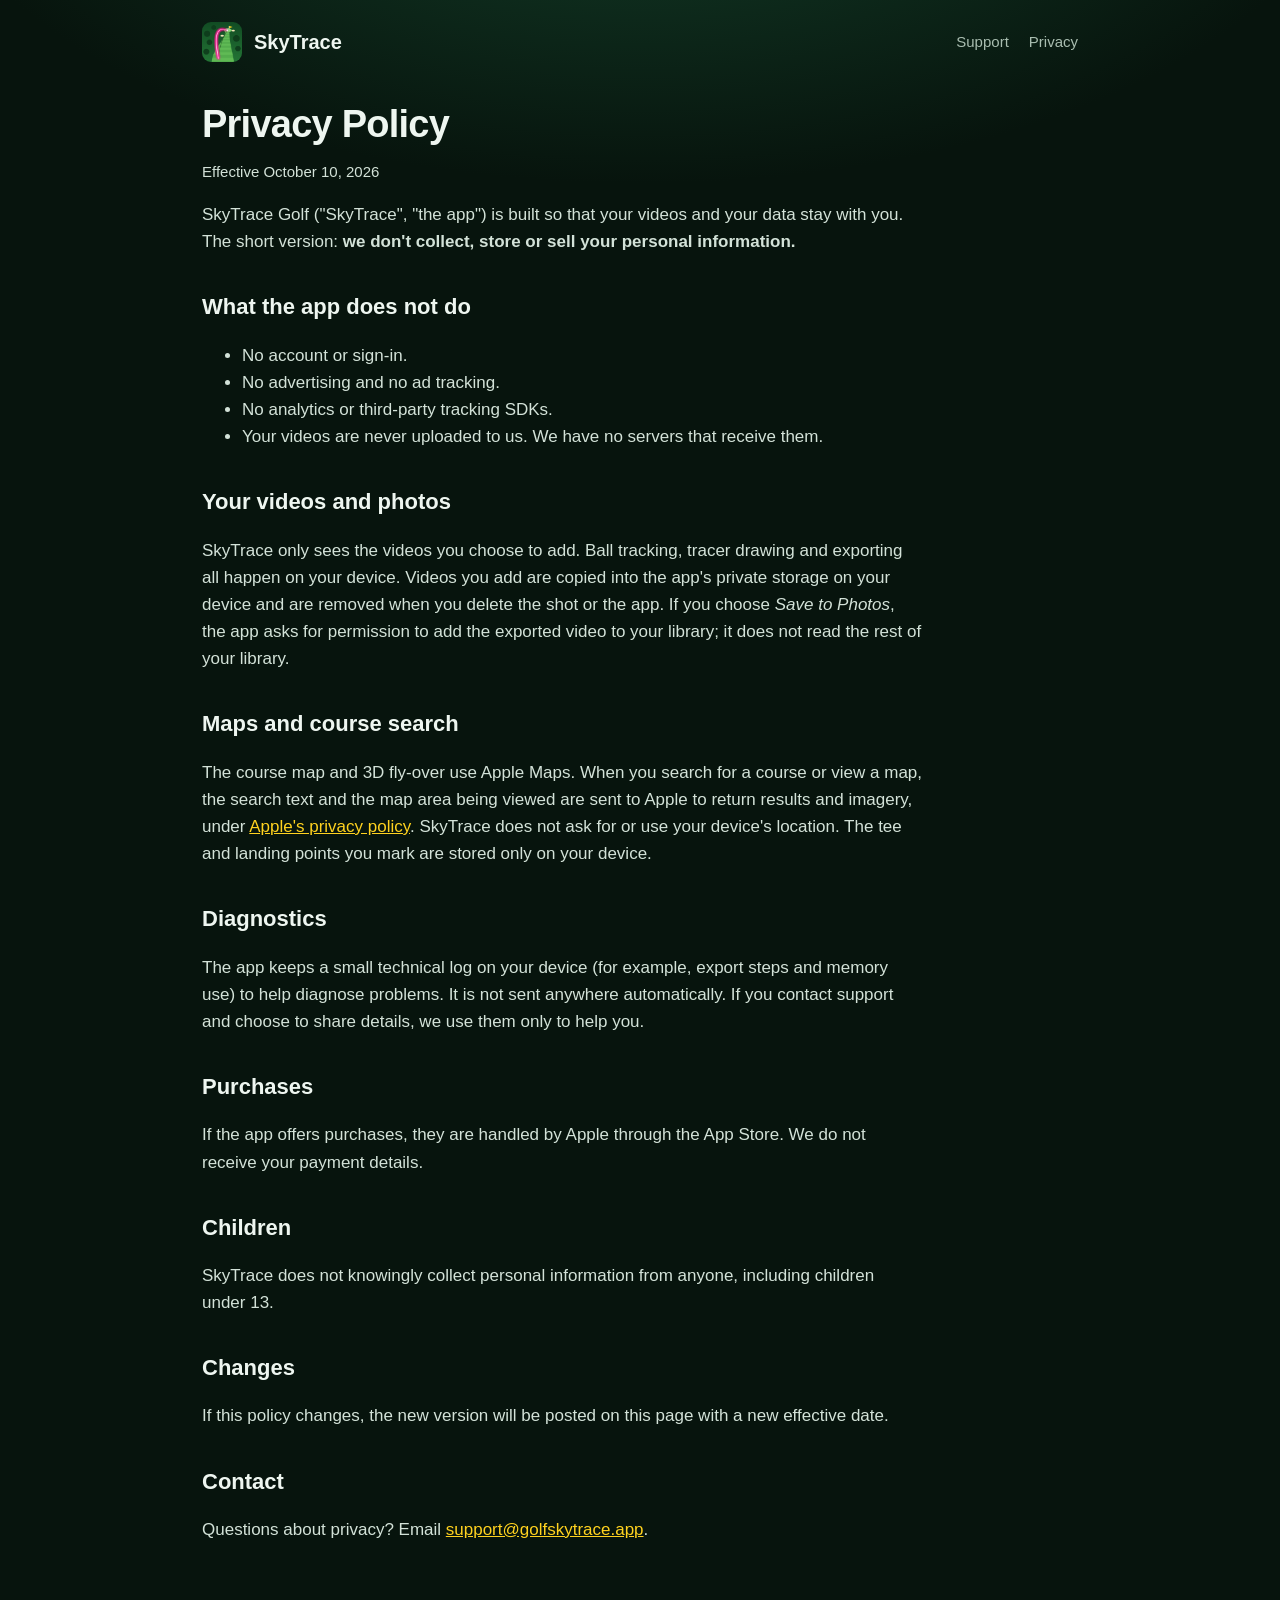
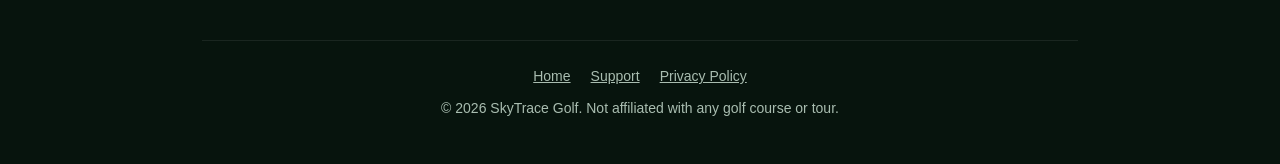
==== privacy/index.html @ c8bcfa70 "Publish site 2026-10-10 20:21" ====
<!doctype html>
<html lang="en">
<head>
<meta charset="utf-8">
<meta name="viewport" content="width=device-width, initial-scale=1">
<title>Privacy Policy: SkyTrace Golf</title>
<meta name="description" content="SkyTrace Golf collects no personal data. Your videos stay on your device.">
<meta property="og:title" content="Privacy Policy: SkyTrace Golf">
<meta property="og:description" content="SkyTrace Golf collects no personal data. Your videos stay on your device.">
<meta property="og:image" content="https://golfskytrace.app/icon.png">
<meta name="theme-color" content="#07140d">
<link rel="icon" href="/icon.png">
<link rel="apple-touch-icon" href="/apple-touch-icon.png">
<link rel="stylesheet" href="/style.css">
</head>
<body>
<div class="wrap">
<header>
  <a class="brand" href="/"><img src="/icon.png" alt="SkyTrace app icon">SkyTrace</a>
  <nav><a href="/support/">Support</a><a href="/privacy/">Privacy</a></nav>
</header>
<main class="doc">
<h1>Privacy Policy</h1>
<p class="updated">Effective October 10, 2026</p>
<p>SkyTrace Golf ("SkyTrace", "the app") is built so that your videos and your data stay with you. The short version: <strong>we don't collect, store or sell your personal information.</strong></p>

<h2>What the app does not do</h2>
<ul>
  <li>No account or sign-in.</li>
  <li>No advertising and no ad tracking.</li>
  <li>No analytics or third-party tracking SDKs.</li>
  <li>Your videos are never uploaded to us. We have no servers that receive them.</li>
</ul>

<h2>Your videos and photos</h2>
<p>SkyTrace only sees the videos you choose to add. Ball tracking, tracer drawing and exporting all happen on your device. Videos you add are copied into the app's private storage on your device and are removed when you delete the shot or the app. If you choose <em>Save to Photos</em>, the app asks for permission to add the exported video to your library; it does not read the rest of your library.</p>

<h2>Maps and course search</h2>
<p>The course map and 3D fly-over use Apple Maps. When you search for a course or view a map, the search text and the map area being viewed are sent to Apple to return results and imagery, under <a href="https://www.apple.com/legal/privacy/">Apple's privacy policy</a>. SkyTrace does not ask for or use your device's location. The tee and landing points you mark are stored only on your device.</p>

<h2>Diagnostics</h2>
<p>The app keeps a small technical log on your device (for example, export steps and memory use) to help diagnose problems. It is not sent anywhere automatically. If you contact support and choose to share details, we use them only to help you.</p>

<h2>Purchases</h2>
<p>If the app offers purchases, they are handled by Apple through the App Store. We do not receive your payment details.</p>

<h2>Children</h2>
<p>SkyTrace does not knowingly collect personal information from anyone, including children under 13.</p>

<h2>Changes</h2>
<p>If this policy changes, the new version will be posted on this page with a new effective date.</p>

<h2>Contact</h2>
<p>Questions about privacy? Email <a href="mailto:support@golfskytrace.app">support@golfskytrace.app</a>.</p>
</main>
<footer>
  <a href="/">Home</a><a href="/support/">Support</a><a href="/privacy/">Privacy Policy</a>
  <div style="margin-top:10px">© 2026 SkyTrace Golf. Not affiliated with any golf course or tour.</div>
</footer>
</div>
</body>
</html>
---- style.css ----
:root { --bg:#07140d; --panel:#0e2318; --text:#eef6f0; --muted:#a9bdb0; --pink:#ff2a9e; --yellow:#ffd21f; --green:#3fae57; }
* { box-sizing:border-box; }
body { margin:0; background:radial-gradient(1200px 600px at 50% -10%, #14402a 0%, var(--bg) 60%); color:var(--text);
  font:17px/1.6 -apple-system, BlinkMacSystemFont, "SF Pro Text", "Segoe UI", Roboto, Helvetica, Arial, sans-serif; }
a { color:var(--yellow); }
.wrap { max-width:920px; margin:0 auto; padding:0 22px; }
header { display:flex; align-items:center; justify-content:space-between; padding:22px 0; }
.brand { display:flex; align-items:center; gap:12px; font-weight:700; font-size:20px; color:var(--text); text-decoration:none; }
.brand img { width:40px; height:40px; border-radius:9px; }
nav a { color:var(--muted); text-decoration:none; margin-left:20px; font-size:15px; }
nav a:hover { color:var(--text); }
.hero { text-align:center; padding:48px 0 30px; }
.hero img { width:168px; height:168px; border-radius:38px; box-shadow:0 24px 60px rgba(0,0,0,.55), 0 0 80px rgba(255,42,158,.18); }
h1 { font-size:clamp(34px, 6vw, 56px); line-height:1.08; margin:28px 0 14px; letter-spacing:-.02em; }
h1 em { font-style:normal; color:var(--pink); text-shadow:0 0 28px rgba(255,42,158,.5); }
.lead { font-size:clamp(18px, 2.4vw, 21px); color:var(--muted); max-width:640px; margin:0 auto 28px; }
.badge { display:inline-block; padding:12px 22px; border-radius:999px; background:var(--yellow); color:#111; font-weight:700; }
.grid { display:grid; grid-template-columns:repeat(auto-fit, minmax(250px, 1fr)); gap:16px; padding:36px 0 20px; }
.card { background:var(--panel); border:1px solid rgba(255,255,255,.07); border-radius:16px; padding:22px; }
.card h3 { margin:0 0 6px; font-size:19px; }
.card p { margin:0; color:var(--muted); font-size:16px; }
.dot { display:inline-block; width:10px; height:10px; border-radius:50%; background:var(--pink); box-shadow:0 0 12px var(--pink); margin-right:8px; }
main.doc { max-width:720px; padding-bottom:40px; }
main.doc h1 { font-size:38px; margin-top:20px; }
main.doc h2 { font-size:22px; margin:34px 0 8px; }
main.doc p, main.doc li { color:#d3e2d8; }
.updated { color:var(--muted); font-size:15px; }
footer { border-top:1px solid rgba(255,255,255,.08); margin-top:40px; padding:24px 0 44px; color:var(--muted); font-size:14px; text-align:center; }
footer a { color:var(--muted); margin:0 10px; }
.notify { margin:22px 0 0; }
.notify small { display:block; margin-top:10px; color:var(--muted); font-size:14px; }
.button { display:inline-block; padding:13px 26px; border-radius:999px; background:var(--pink); color:#fff; font-weight:700; text-decoration:none; box-shadow:0 8px 30px rgba(255,42,158,.35); }
.button:hover { filter:brightness(1.1); }
.demo { display:flex; justify-content:center; padding:10px 0 6px; }
.demo video { width:min(340px, 82vw); aspect-ratio:9/16; border-radius:26px; border:1px solid rgba(255,255,255,.12); box-shadow:0 30px 80px rgba(0,0,0,.6); background:#000; }
.demo-caption { text-align:center; color:var(--muted); font-size:15px; margin:10px 0 0; }
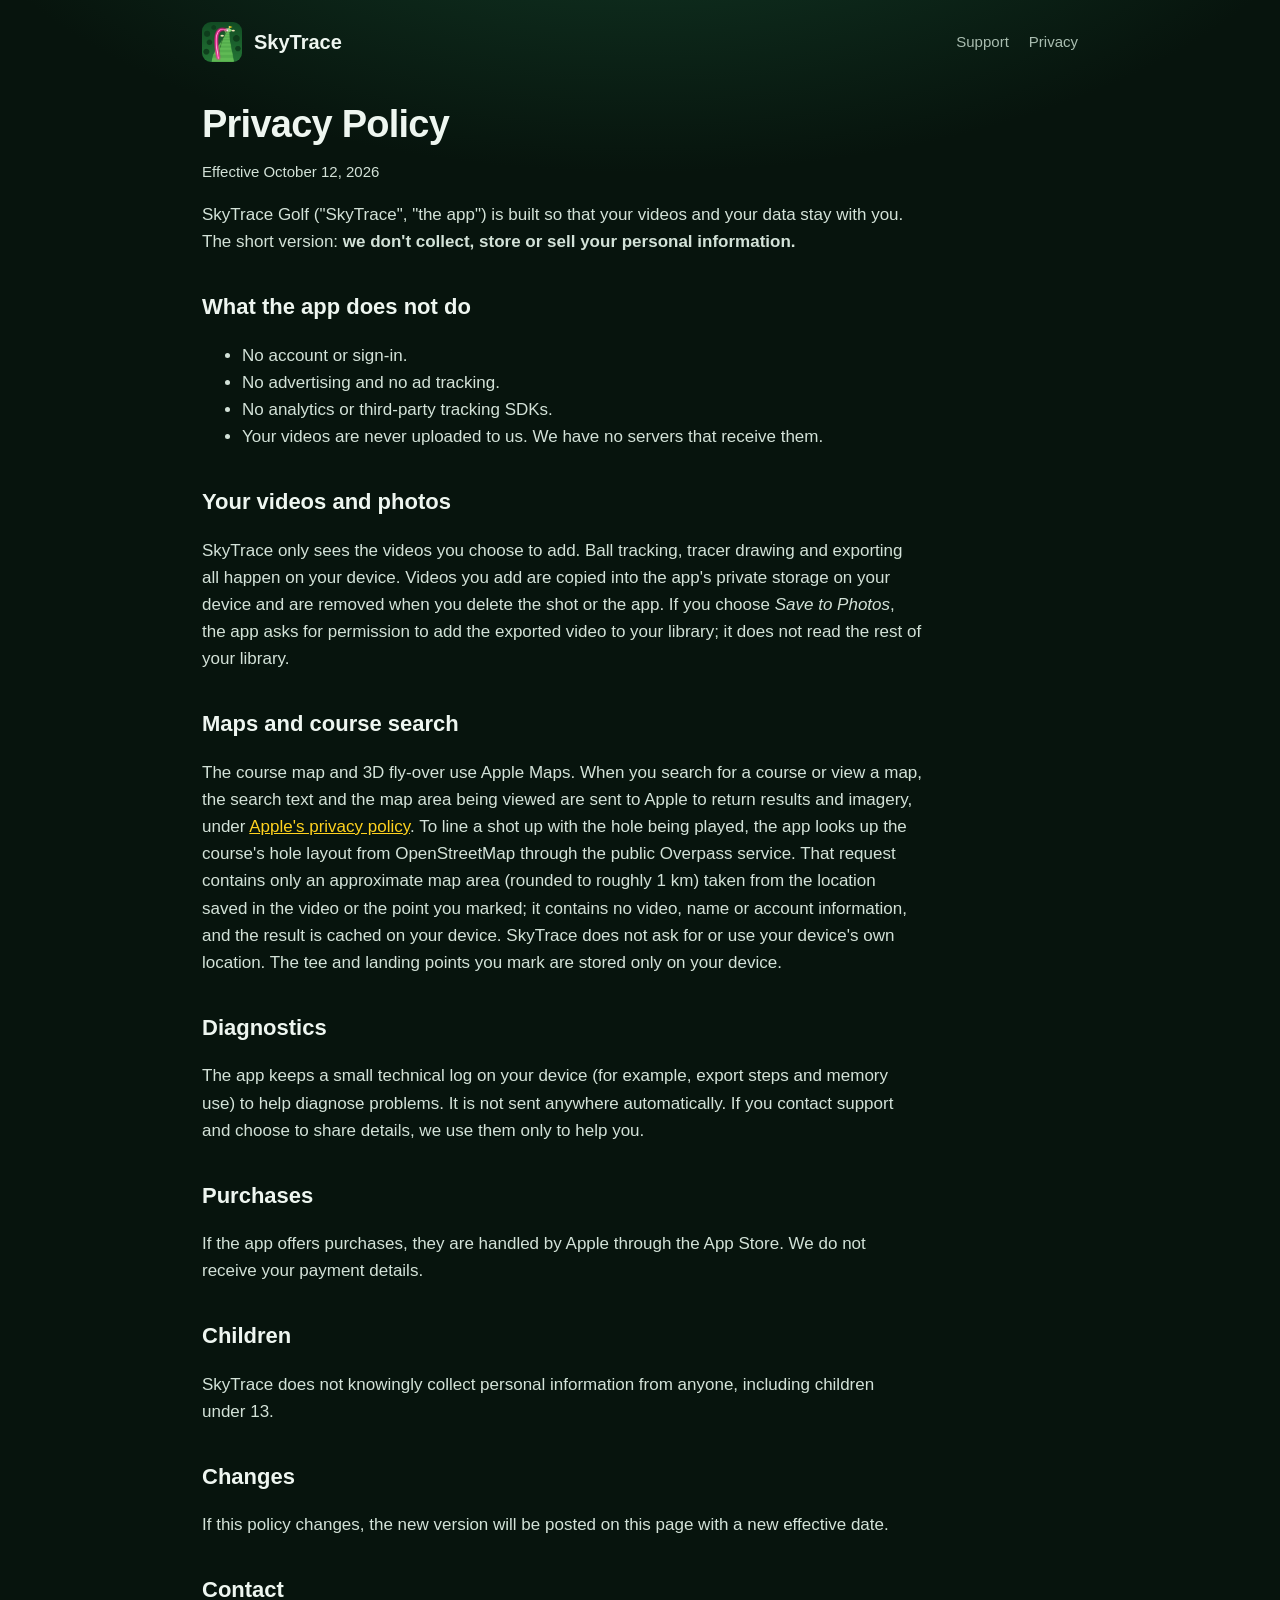
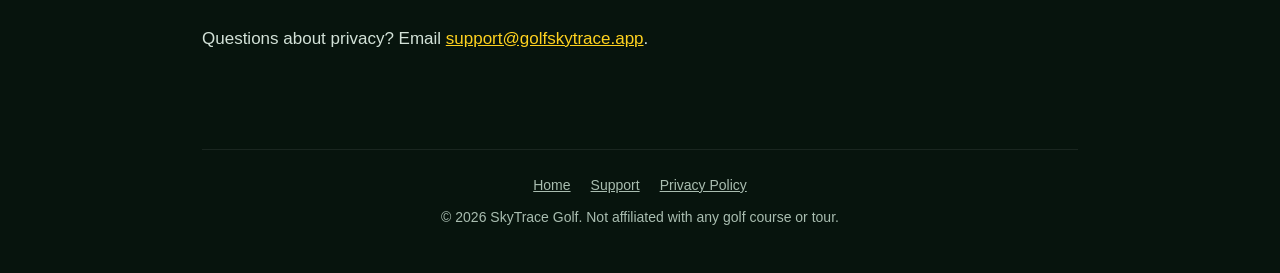
==== commit 1b2c4e38: "Privacy policy: disclose OpenStreetMap hole lookup Co-Authored-By: Claude Opus 5.5 <noreply@anthropi" ====
--- a/privacy/index.html
+++ b/privacy/index.html
@@ -21,7 +21,7 @@
 </header>
 <main class="doc">
 <h1>Privacy Policy</h1>
-<p class="updated">Effective October 10, 2026</p>
+<p class="updated">Effective October 12, 2026</p>
 <p>SkyTrace Golf ("SkyTrace", "the app") is built so that your videos and your data stay with you. The short version: <strong>we don't collect, store or sell your personal information.</strong></p>
 
 <h2>What the app does not do</h2>
@@ -36,7 +36,7 @@
 <p>SkyTrace only sees the videos you choose to add. Ball tracking, tracer drawing and exporting all happen on your device. Videos you add are copied into the app's private storage on your device and are removed when you delete the shot or the app. If you choose <em>Save to Photos</em>, the app asks for permission to add the exported video to your library; it does not read the rest of your library.</p>
 
 <h2>Maps and course search</h2>
-<p>The course map and 3D fly-over use Apple Maps. When you search for a course or view a map, the search text and the map area being viewed are sent to Apple to return results and imagery, under <a href="https://www.apple.com/legal/privacy/">Apple's privacy policy</a>. SkyTrace does not ask for or use your device's location. The tee and landing points you mark are stored only on your device.</p>
+<p>The course map and 3D fly-over use Apple Maps. When you search for a course or view a map, the search text and the map area being viewed are sent to Apple to return results and imagery, under <a href="https://www.apple.com/legal/privacy/">Apple's privacy policy</a>. To line a shot up with the hole being played, the app looks up the course's hole layout from OpenStreetMap through the public Overpass service. That request contains only an approximate map area (rounded to roughly 1 km) taken from the location saved in the video or the point you marked; it contains no video, name or account information, and the result is cached on your device. SkyTrace does not ask for or use your device's own location. The tee and landing points you mark are stored only on your device.</p>
 
 <h2>Diagnostics</h2>
 <p>The app keeps a small technical log on your device (for example, export steps and memory use) to help diagnose problems. It is not sent anywhere automatically. If you contact support and choose to share details, we use them only to help you.</p>
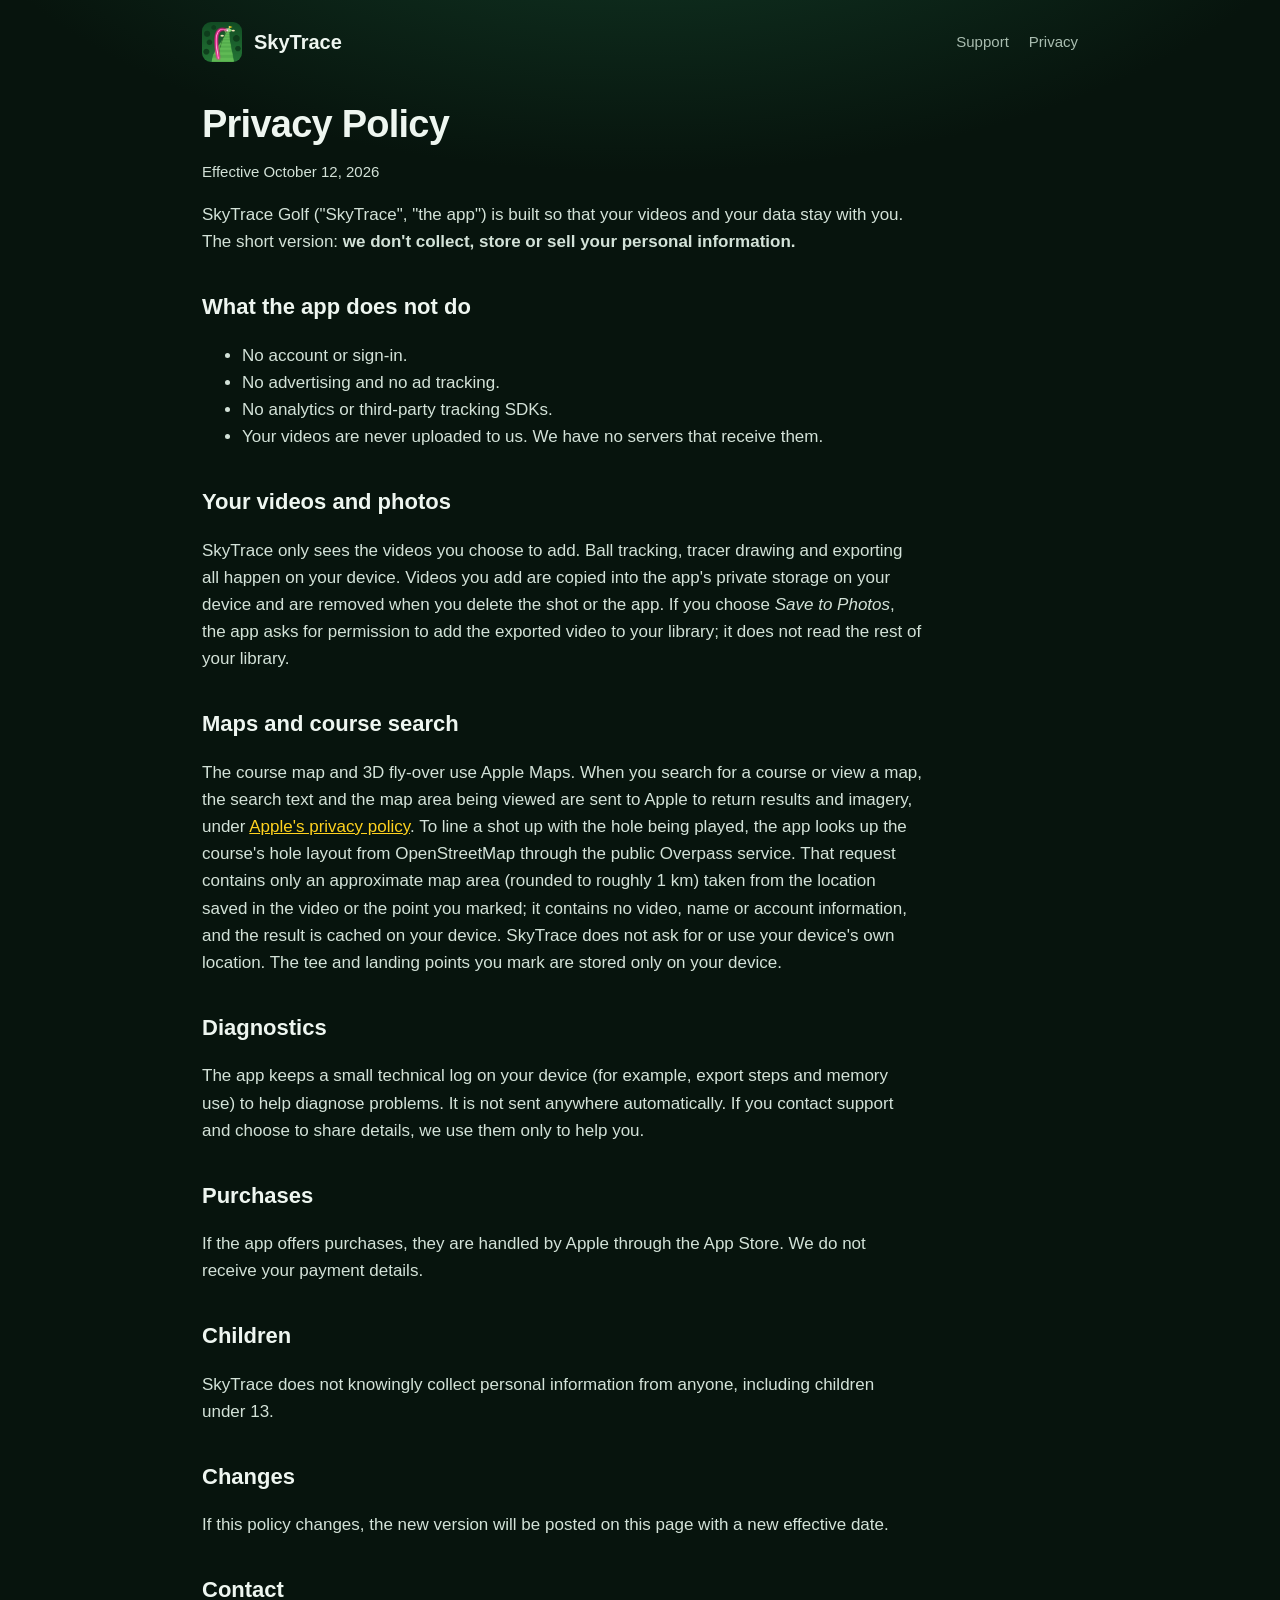
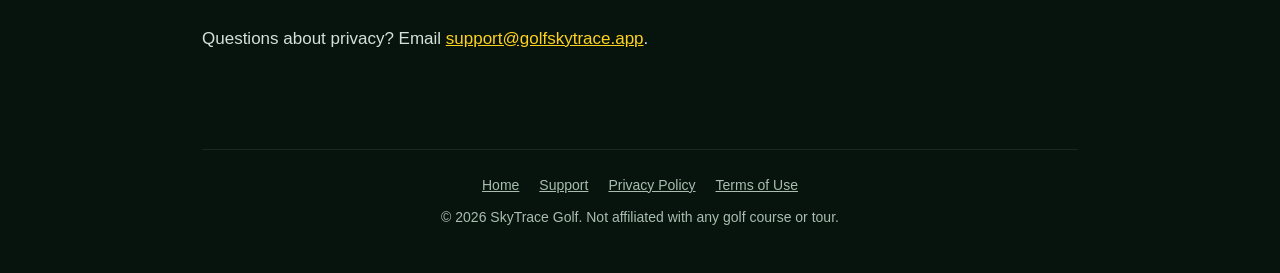
==== commit 8c9a9061: "Add Terms of Use page and link it from every footer Co-Authored-By: Claude Opus 5.5 <noreply@anthrop" ====
--- a/privacy/index.html
+++ b/privacy/index.html
@@ -54,7 +54,7 @@
 <p>Questions about privacy? Email <a href="mailto:support@golfskytrace.app">support@golfskytrace.app</a>.</p>
 </main>
 <footer>
-  <a href="/">Home</a><a href="/support/">Support</a><a href="/privacy/">Privacy Policy</a>
+  <a href="/">Home</a><a href="/support/">Support</a><a href="/privacy/">Privacy Policy</a><a href="/terms/">Terms of Use</a>
   <div style="margin-top:10px">© 2026 SkyTrace Golf. Not affiliated with any golf course or tour.</div>
 </footer>
 </div>
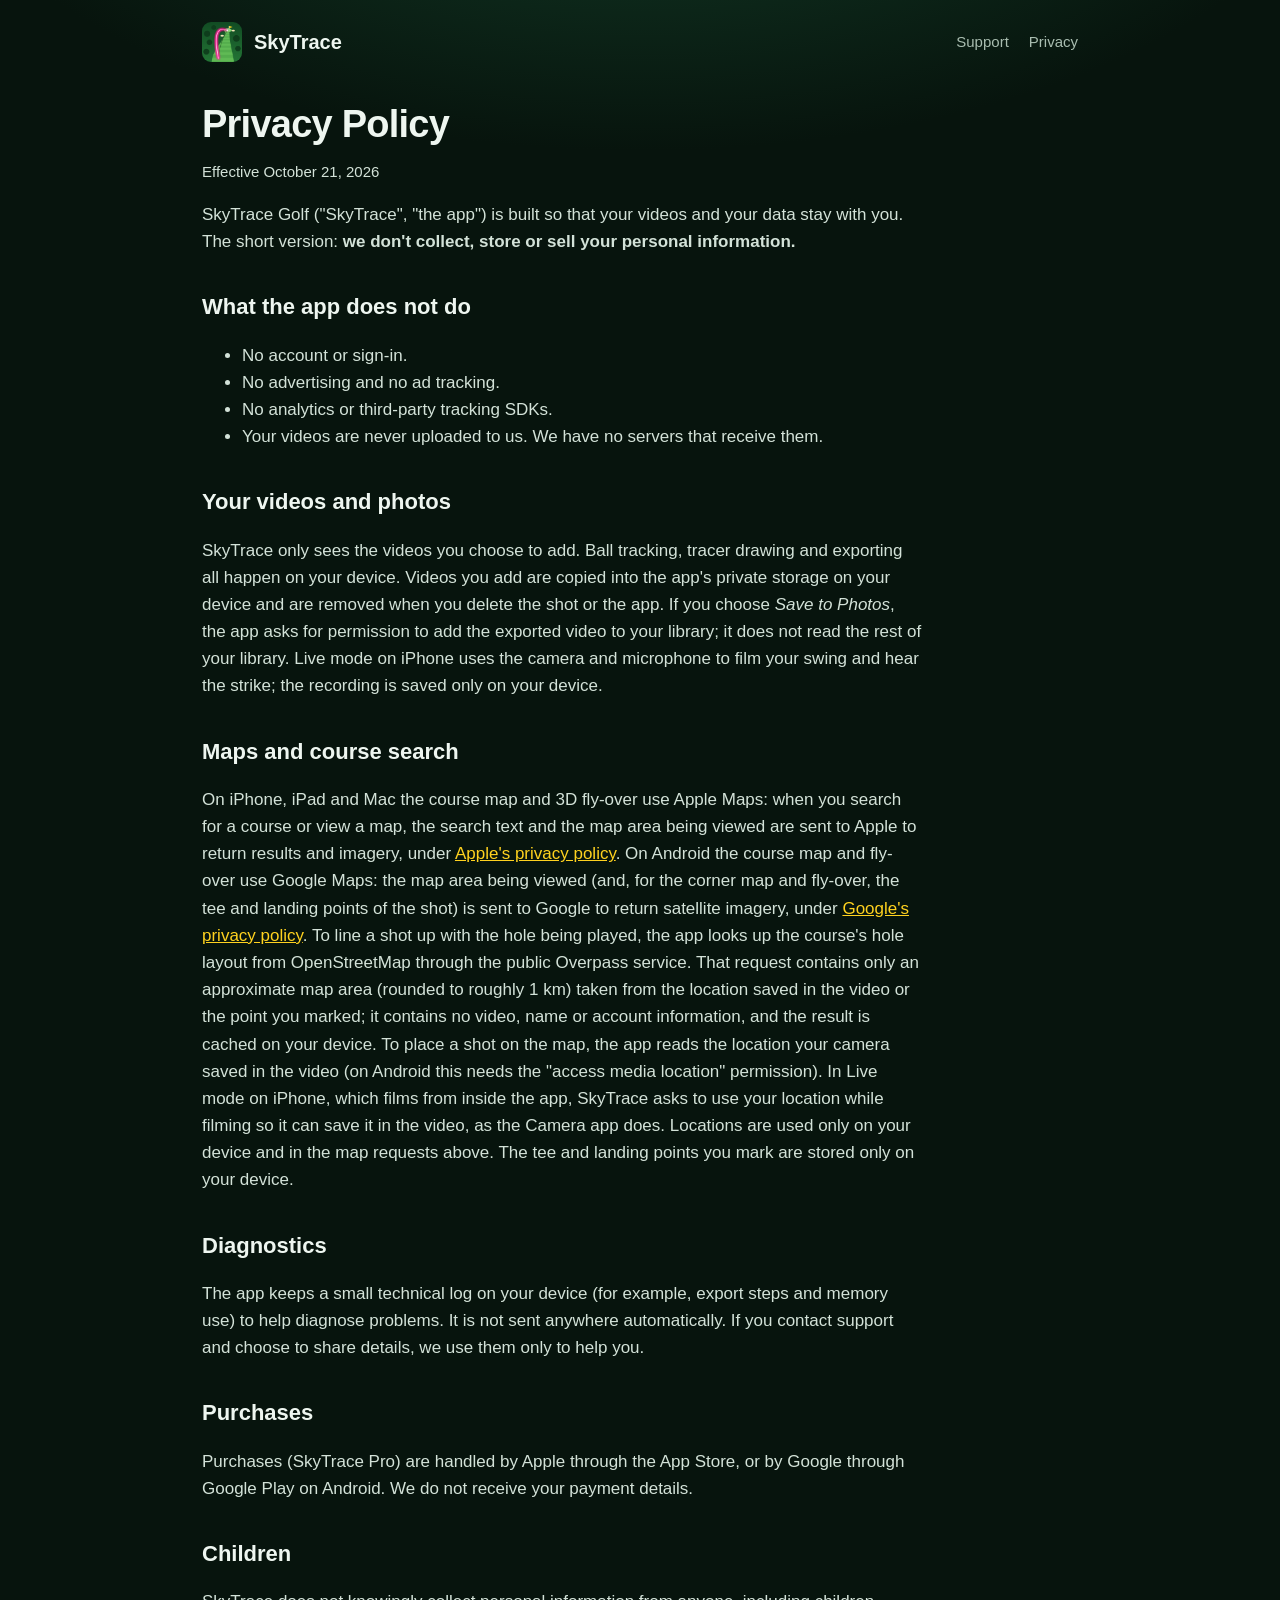
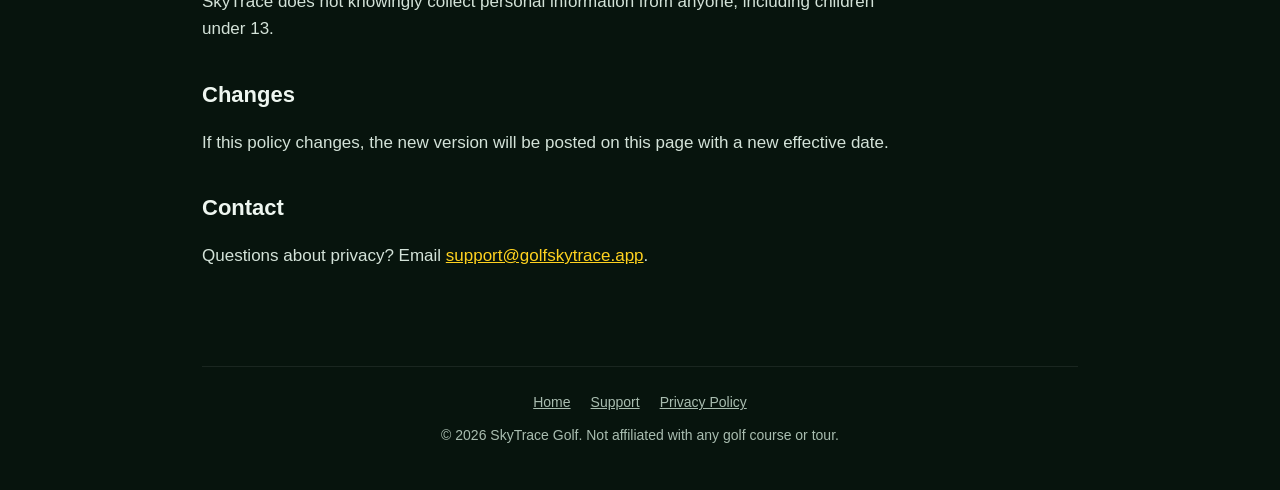
==== commit f7842316: "Publish site 2026-10-21 16:31" ====
--- a/privacy/index.html
+++ b/privacy/index.html
@@ -21,7 +21,7 @@
 </header>
 <main class="doc">
 <h1>Privacy Policy</h1>
-<p class="updated">Effective October 12, 2026</p>
+<p class="updated">Effective October 21, 2026</p>
 <p>SkyTrace Golf ("SkyTrace", "the app") is built so that your videos and your data stay with you. The short version: <strong>we don't collect, store or sell your personal information.</strong></p>
 
 <h2>What the app does not do</h2>
@@ -33,16 +33,16 @@
 </ul>
 
 <h2>Your videos and photos</h2>
-<p>SkyTrace only sees the videos you choose to add. Ball tracking, tracer drawing and exporting all happen on your device. Videos you add are copied into the app's private storage on your device and are removed when you delete the shot or the app. If you choose <em>Save to Photos</em>, the app asks for permission to add the exported video to your library; it does not read the rest of your library.</p>
+<p>SkyTrace only sees the videos you choose to add. Ball tracking, tracer drawing and exporting all happen on your device. Videos you add are copied into the app's private storage on your device and are removed when you delete the shot or the app. If you choose <em>Save to Photos</em>, the app asks for permission to add the exported video to your library; it does not read the rest of your library. Live mode on iPhone uses the camera and microphone to film your swing and hear the strike; the recording is saved only on your device.</p>
 
 <h2>Maps and course search</h2>
-<p>The course map and 3D fly-over use Apple Maps. When you search for a course or view a map, the search text and the map area being viewed are sent to Apple to return results and imagery, under <a href="https://www.apple.com/legal/privacy/">Apple's privacy policy</a>. To line a shot up with the hole being played, the app looks up the course's hole layout from OpenStreetMap through the public Overpass service. That request contains only an approximate map area (rounded to roughly 1 km) taken from the location saved in the video or the point you marked; it contains no video, name or account information, and the result is cached on your device. SkyTrace does not ask for or use your device's own location. The tee and landing points you mark are stored only on your device.</p>
+<p>On iPhone, iPad and Mac the course map and 3D fly-over use Apple Maps: when you search for a course or view a map, the search text and the map area being viewed are sent to Apple to return results and imagery, under <a href="https://www.apple.com/legal/privacy/">Apple's privacy policy</a>. On Android the course map and fly-over use Google Maps: the map area being viewed (and, for the corner map and fly-over, the tee and landing points of the shot) is sent to Google to return satellite imagery, under <a href="https://policies.google.com/privacy">Google's privacy policy</a>. To line a shot up with the hole being played, the app looks up the course's hole layout from OpenStreetMap through the public Overpass service. That request contains only an approximate map area (rounded to roughly 1 km) taken from the location saved in the video or the point you marked; it contains no video, name or account information, and the result is cached on your device. To place a shot on the map, the app reads the location your camera saved in the video (on Android this needs the "access media location" permission). In Live mode on iPhone, which films from inside the app, SkyTrace asks to use your location while filming so it can save it in the video, as the Camera app does. Locations are used only on your device and in the map requests above. The tee and landing points you mark are stored only on your device.</p>
 
 <h2>Diagnostics</h2>
 <p>The app keeps a small technical log on your device (for example, export steps and memory use) to help diagnose problems. It is not sent anywhere automatically. If you contact support and choose to share details, we use them only to help you.</p>
 
 <h2>Purchases</h2>
-<p>If the app offers purchases, they are handled by Apple through the App Store. We do not receive your payment details.</p>
+<p>Purchases (SkyTrace Pro) are handled by Apple through the App Store, or by Google through Google Play on Android. We do not receive your payment details.</p>
 
 <h2>Children</h2>
 <p>SkyTrace does not knowingly collect personal information from anyone, including children under 13.</p>
@@ -54,7 +54,7 @@
 <p>Questions about privacy? Email <a href="mailto:support@golfskytrace.app">support@golfskytrace.app</a>.</p>
 </main>
 <footer>
-  <a href="/">Home</a><a href="/support/">Support</a><a href="/privacy/">Privacy Policy</a><a href="/terms/">Terms of Use</a>
+  <a href="/">Home</a><a href="/support/">Support</a><a href="/privacy/">Privacy Policy</a>
   <div style="margin-top:10px">© 2026 SkyTrace Golf. Not affiliated with any golf course or tour.</div>
 </footer>
 </div>
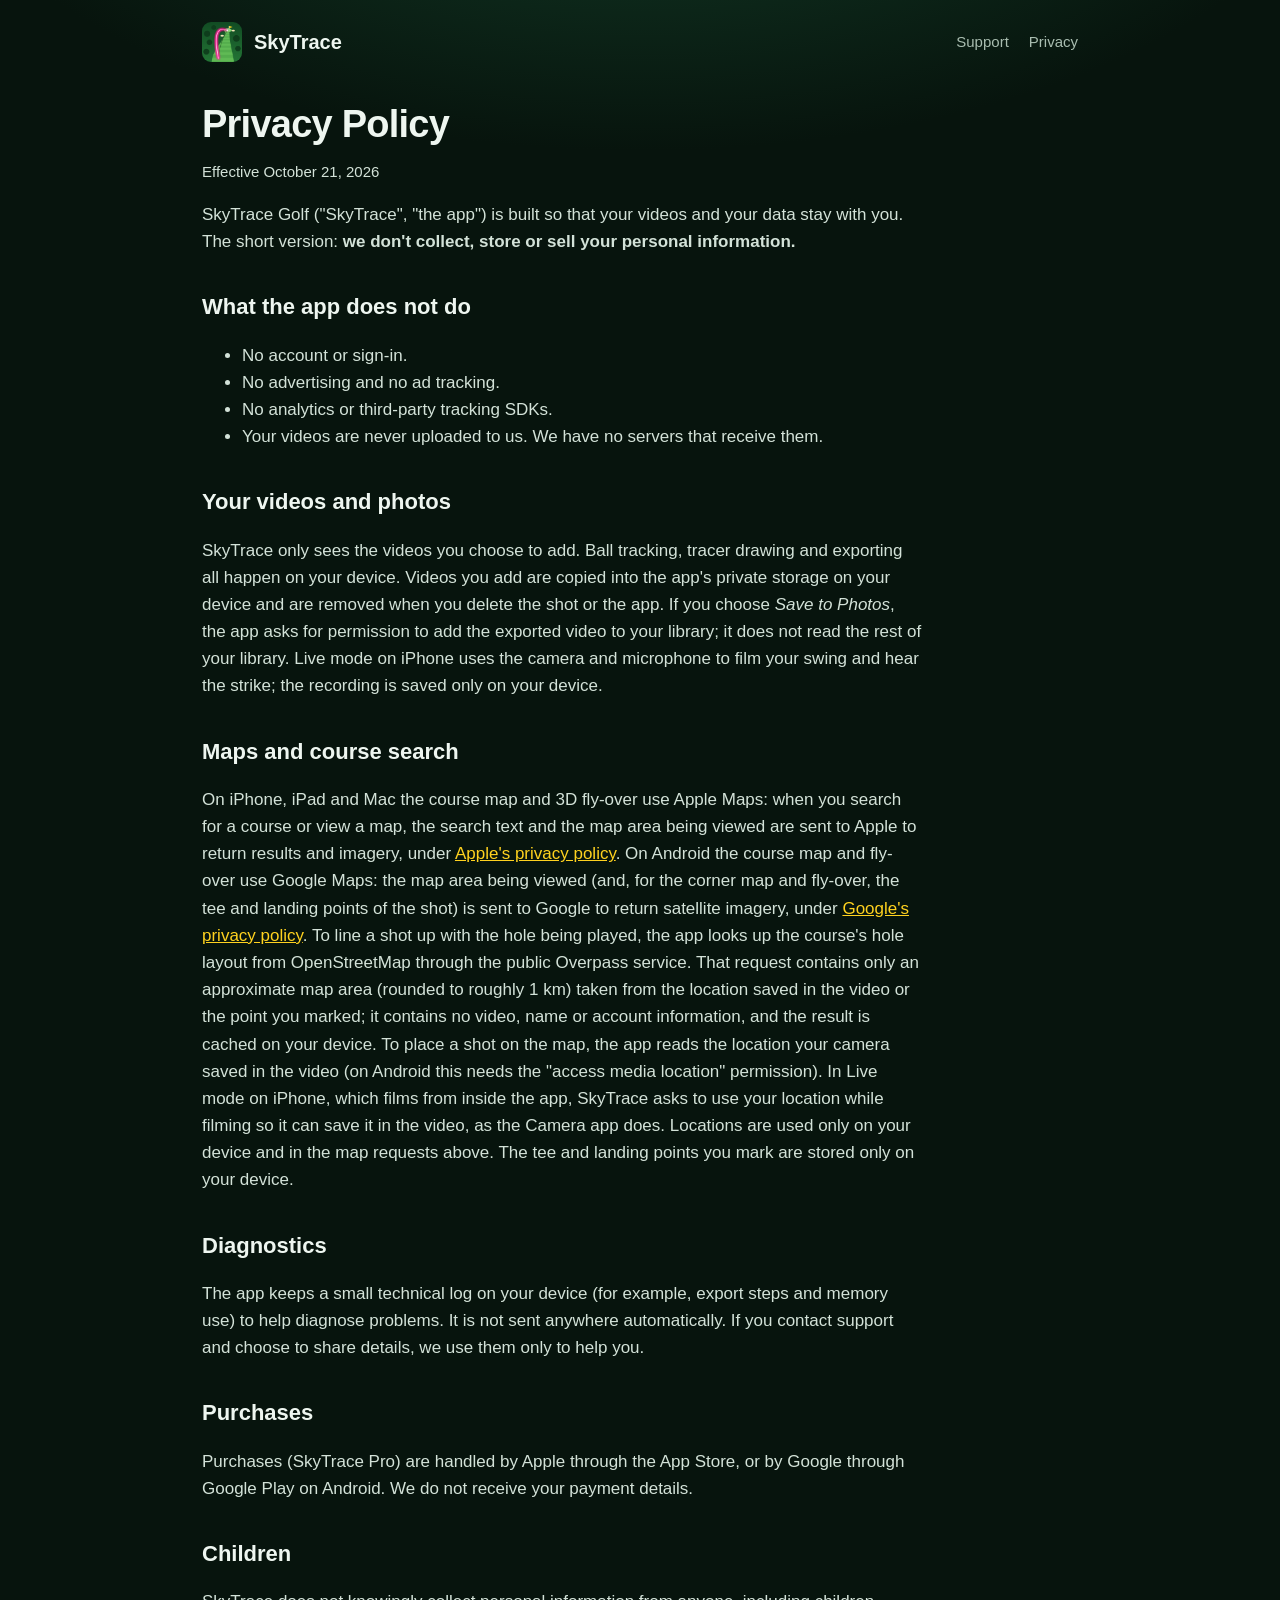
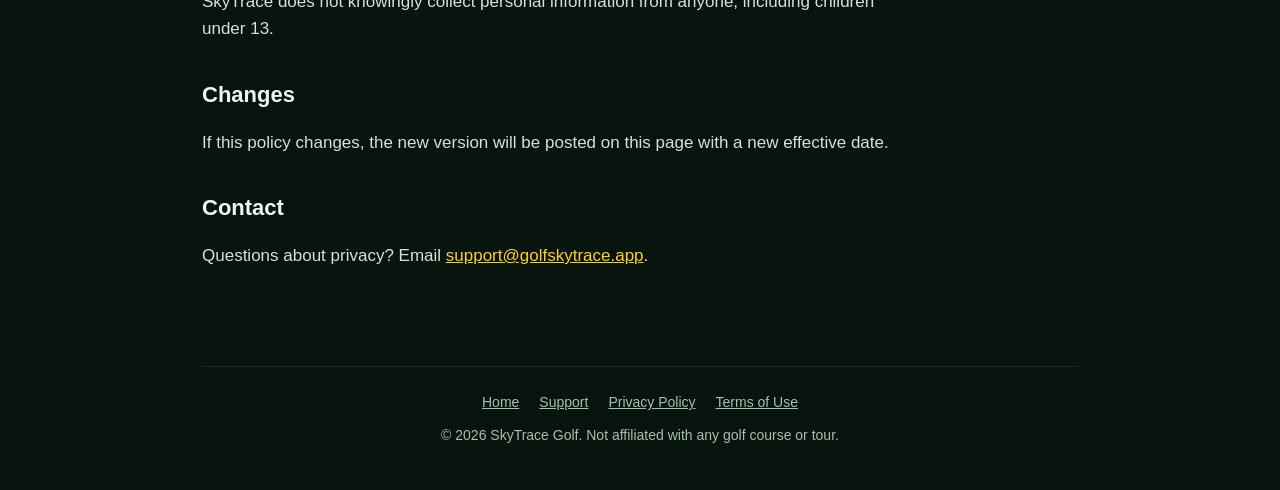
==== commit 644272cb: "Add Terms of Use page, linked from every page Co-Authored-By: Claude Opus 5.5 <noreply@anthropic.com" ====
--- a/privacy/index.html
+++ b/privacy/index.html
@@ -54,7 +54,7 @@
 <p>Questions about privacy? Email <a href="mailto:support@golfskytrace.app">support@golfskytrace.app</a>.</p>
 </main>
 <footer>
-  <a href="/">Home</a><a href="/support/">Support</a><a href="/privacy/">Privacy Policy</a>
+  <a href="/">Home</a><a href="/support/">Support</a><a href="/privacy/">Privacy Policy</a><a href="/terms/">Terms of Use</a>
   <div style="margin-top:10px">© 2026 SkyTrace Golf. Not affiliated with any golf course or tour.</div>
 </footer>
 </div>
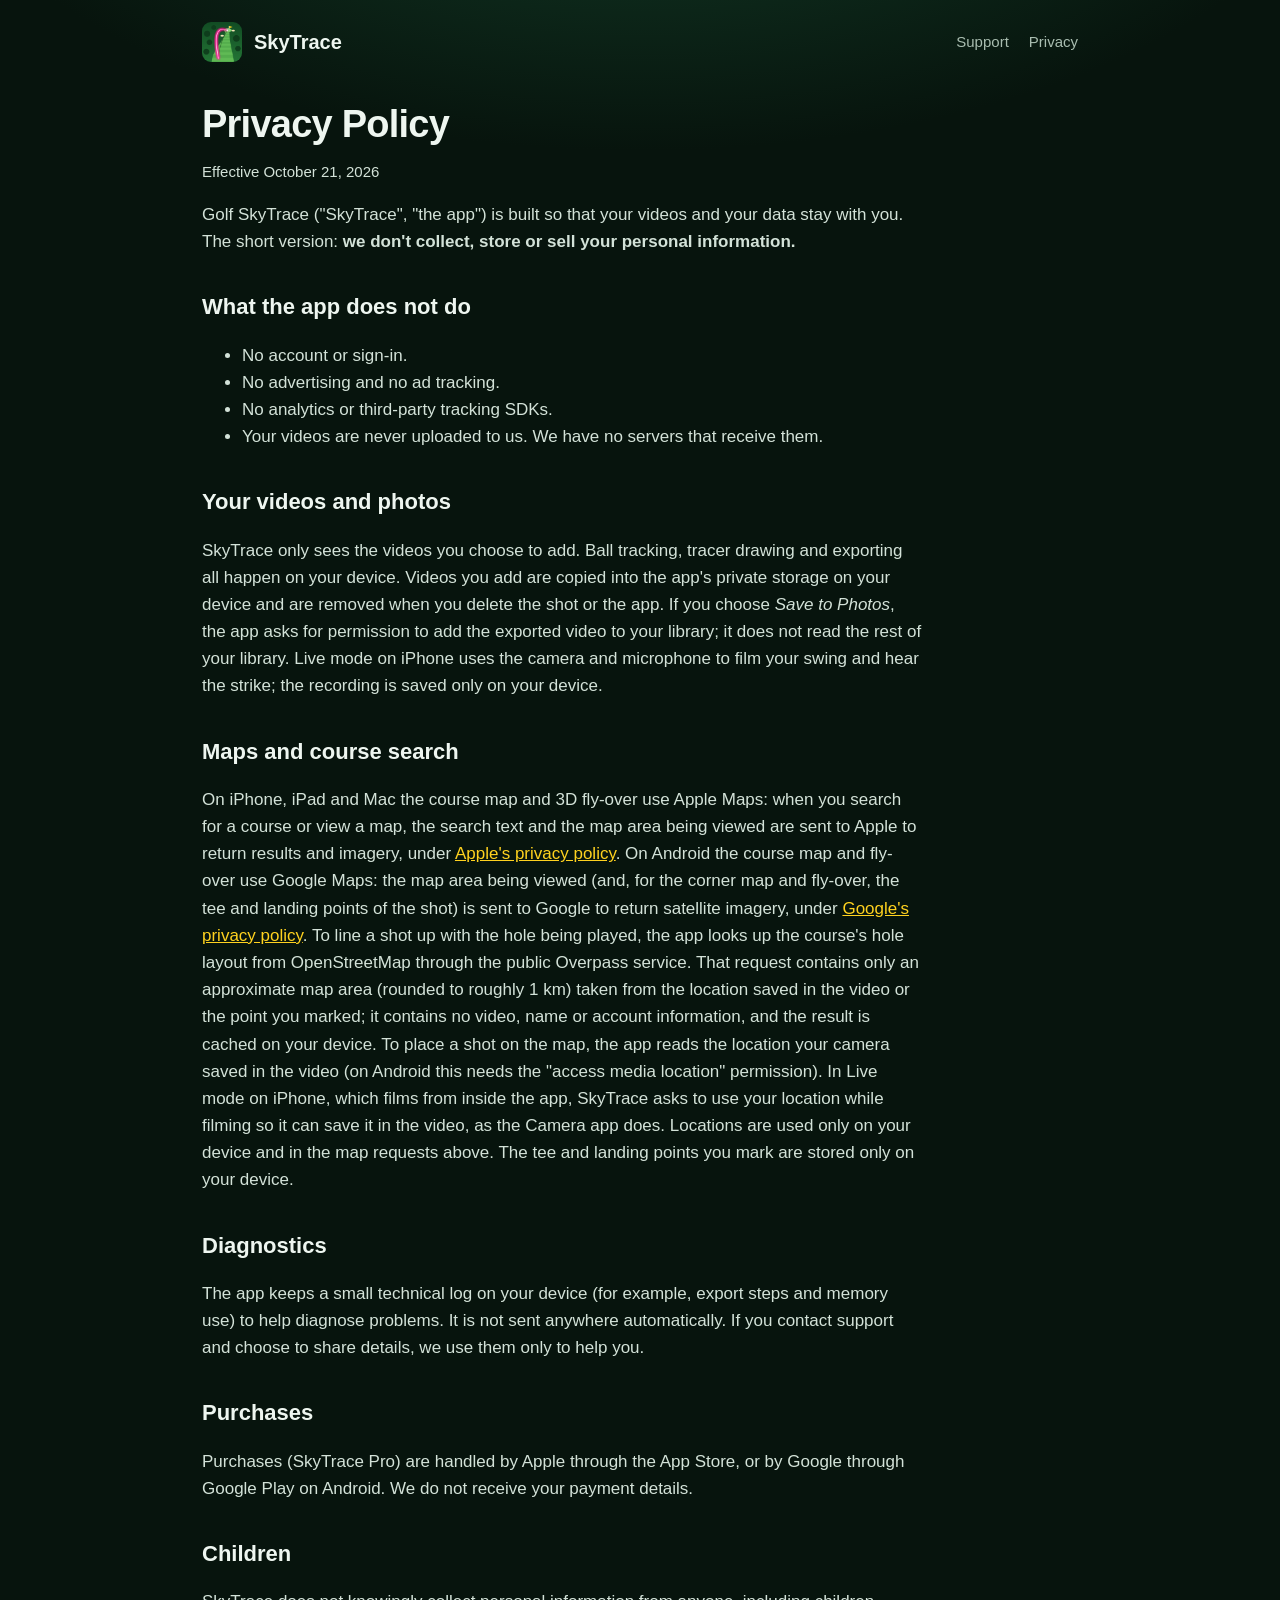
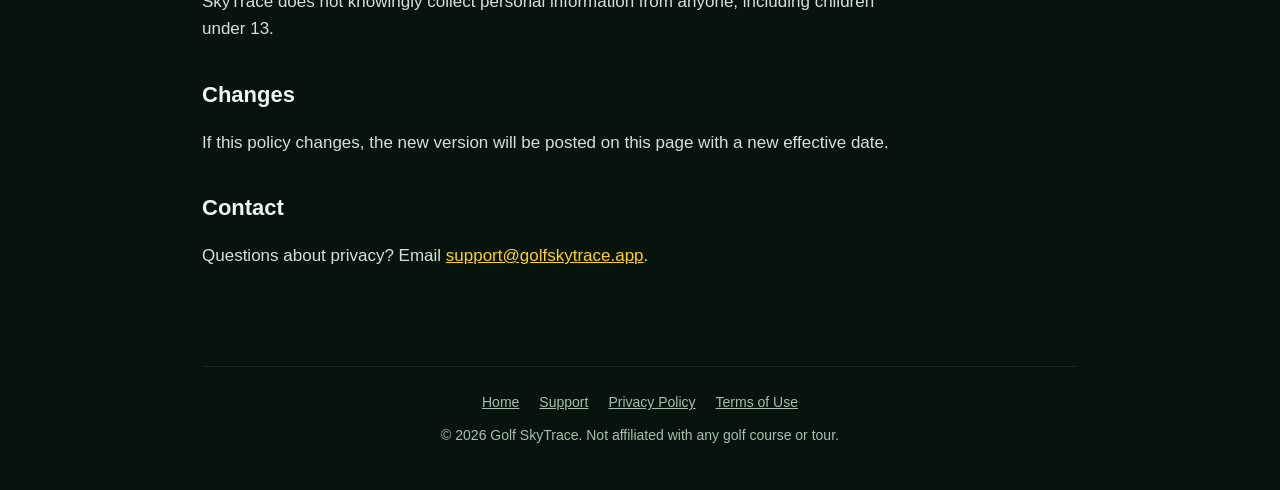
==== commit fcc8c23a: "Name: Golf SkyTrace, matching the App Store Co-Authored-By: Claude Opus 5.5 <noreply@anthropic.com> " ====
--- a/privacy/index.html
+++ b/privacy/index.html
@@ -3,10 +3,10 @@
 <head>
 <meta charset="utf-8">
 <meta name="viewport" content="width=device-width, initial-scale=1">
-<title>Privacy Policy: SkyTrace Golf</title>
-<meta name="description" content="SkyTrace Golf collects no personal data. Your videos stay on your device.">
-<meta property="og:title" content="Privacy Policy: SkyTrace Golf">
-<meta property="og:description" content="SkyTrace Golf collects no personal data. Your videos stay on your device.">
+<title>Privacy Policy: Golf SkyTrace</title>
+<meta name="description" content="Golf SkyTrace collects no personal data. Your videos stay on your device.">
+<meta property="og:title" content="Privacy Policy: Golf SkyTrace">
+<meta property="og:description" content="Golf SkyTrace collects no personal data. Your videos stay on your device.">
 <meta property="og:image" content="https://golfskytrace.app/icon.png">
 <meta name="theme-color" content="#07140d">
 <link rel="icon" href="/icon.png">
@@ -22,7 +22,7 @@
 <main class="doc">
 <h1>Privacy Policy</h1>
 <p class="updated">Effective October 21, 2026</p>
-<p>SkyTrace Golf ("SkyTrace", "the app") is built so that your videos and your data stay with you. The short version: <strong>we don't collect, store or sell your personal information.</strong></p>
+<p>Golf SkyTrace ("SkyTrace", "the app") is built so that your videos and your data stay with you. The short version: <strong>we don't collect, store or sell your personal information.</strong></p>
 
 <h2>What the app does not do</h2>
 <ul>
@@ -55,7 +55,7 @@
 </main>
 <footer>
   <a href="/">Home</a><a href="/support/">Support</a><a href="/privacy/">Privacy Policy</a><a href="/terms/">Terms of Use</a>
-  <div style="margin-top:10px">© 2026 SkyTrace Golf. Not affiliated with any golf course or tour.</div>
+  <div style="margin-top:10px">© 2026 Golf SkyTrace. Not affiliated with any golf course or tour.</div>
 </footer>
 </div>
 </body>
